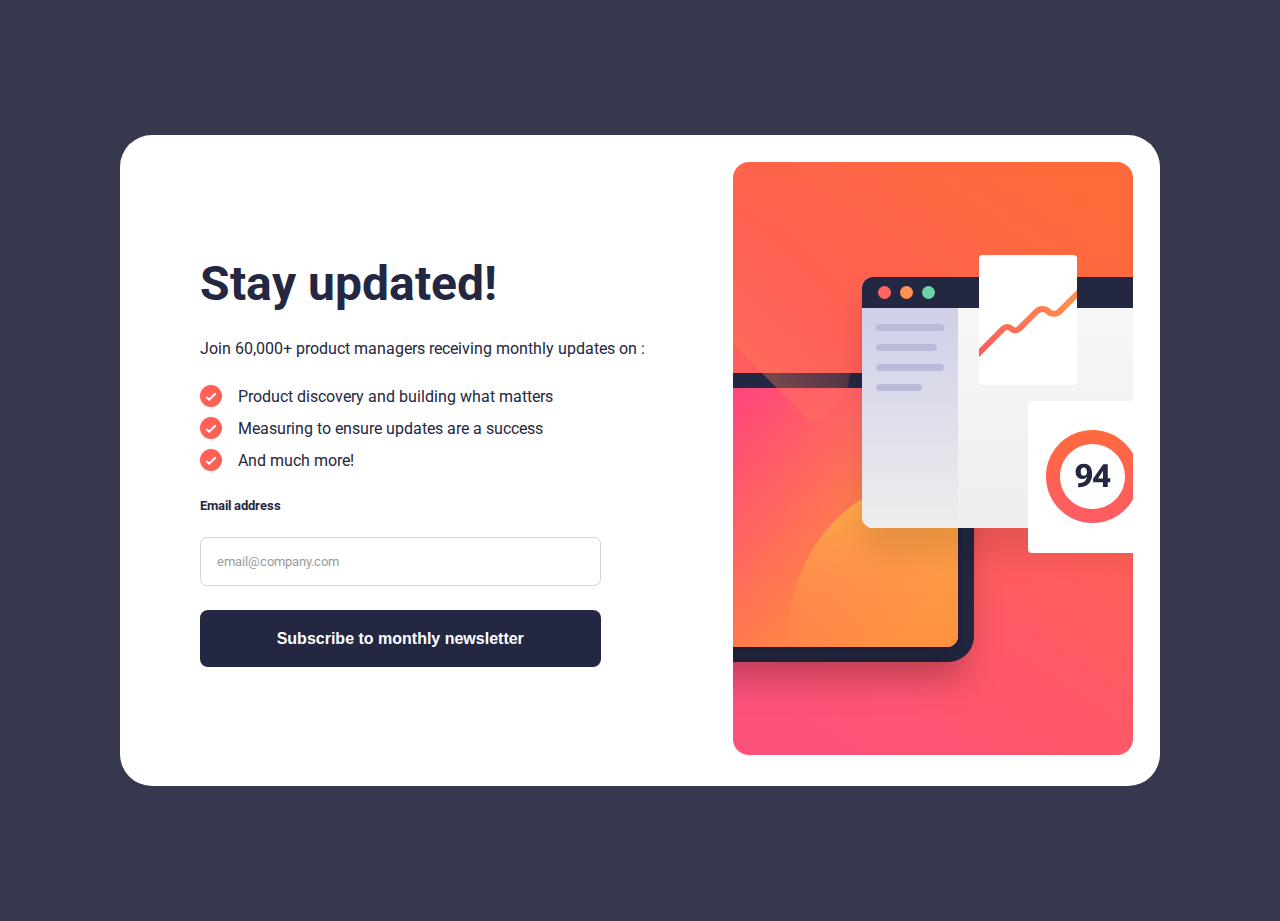
==== thank.html @ 408ba334 "ok" ====
<!DOCTYPE html>
<html lang="en">

<head>
    <meta charset="UTF-8">
    <meta name="viewport" content="width=device-width, initial-scale=1.0">
    <link rel="icon" type="image/png" sizes="32x32" href="./assets/images/favicon-32x32.png">
    <link rel="preconnect" href="https://fonts.googleapis.com">
    <link rel="preconnect" href="https://fonts.gstatic.com" crossorigin>
    <link href="https://fonts.googleapis.com/css2?family=Roboto:wght@400;700&display=swap" rel="stylesheet">
    <link rel="stylesheet" href="style.css">

    <title>newsletter-sign-up</title>

</head>

<body>

    <section class="main">
        <div class="card-img-mobile">
            <img src="assets/images/illustration-sign-up-mobile.svg" alt="">
        </div>
        <div class="container">
            <div class="card">
                <div class="card-content">
                    <div>
                        <h1>Stay updated!</h1>
                    </div>
                    <div>
                        <p>Join 60,000+ product managers receiving monthly updates on :</p>
                    </div>
                    <div class="card-icons">
                        <div class="card-icon">
                            <img src="assets/images/icon-list.svg" alt="">
                            <p>Product discovery and building what matters</p>
                        </div>
                        <div class="card-icon">
                            <img src="assets/images/icon-list.svg" alt="">
                            <p>Measuring to ensure updates are a success</p>
                        </div>
                        <div class="card-icon">
                            <img src="assets/images/icon-list.svg" alt="">
                            <p>And much more!</p>
                        </div>
                    </div>
                    <div>
                        <form action="">
                            <label class="label" for="email">Email address</label>
                            <input class="input" type="email" placeholder="email@company.com">
                            <input class="submit" type="submit" value="Subscribe to monthly newsletter">
                        </form>
                    </div>
                </div>
                <div class="card-img-desktop">
                    <img src="assets/images/illustration-sign-up-desktop.svg" alt="">
                </div>

            </div>



            <script src="main.js"></script>
        </div>
    </section>



















    <!-- Success message start -->

    <!-- Thanks for subscribing!

  A confirmation email has been sent to ash@loremcompany.com.
  Please open it and click the button inside to confirm your subscription.

  Dismiss message -->

    <!-- Success message end -->

</body>

</html>
---- style.css ----
* {
    box-sizing: border-box;
    padding: 0;
    margin: 0;
}


body {
    font-family: 'Roboto', sans-serif;
    background-color: hsl(235, 18%, 26%);
}



/* CARD */

.card {
    display: flex;
    background-color: #FFF;
    border-radius: 2em;
    justify-content: space-between;
    padding: 1.7em 1.7em 1.7em 5em;
    gap: 2.5em;
}

.card-content {
    display: flex;
    flex-direction: column;
    justify-content: center;
    gap: 1.7em;
    color: hsl(234, 29%, 20%);
}

.card h1 {
    font-size: 3em;
    color: hsl(234, 29%, 20%);
}

.card-icons {
    display: flex;
    flex-direction: column;
    gap: 0.6em;
}

.card-icon {
    display: flex;
    align-items: center;
    gap: 1em;
}

.card-icon img {
    height: 1.4em;
}


.card-img-mobile {
    display: none;
}



/* FORM */

form {
    display: flex;
    flex-direction: column;
    gap: 1.5em;
}

.label {
    font-size: 0.8em;
    font-weight: bold;
}

form input {
    width: 90%;
    margin-right: auto;
    padding: 1.2em;
    border-radius: 0.5em;
    border: 1px solid lightgray;
    cursor: pointer;
}

.input::placeholder {
    font-family: 'Roboto', sans-serif;
    color: rgb(155, 155, 155);
}

form .submit {
    cursor: pointer;
    width: 90%;
    margin-right: auto;
    padding: 1.2em;
    border: none;
    background-color: hsl(234, 29%, 20%);
    color: #FFF;
    border-radius: 0.5em;
    font-weight: bold;
    font-size: 1em;
}

form .submit:hover {
    background: linear-gradient(to right, #ff2f8d, #ff7f27);
}



/* CLASSES GENERALES */

.container {
    max-width: 65em;
    margin: 15vh auto;
}


@media(max-width:800px) {

    body {
        background-color: #FFF;
    }

    .container {
        width: 100%;
        margin: auto;
    }

    .card {
        display: flex;
        flex-direction: column-reverse;
        border-radius: 0;
        padding: 1.3em 1.3em 4em 1.3em;
    }

    .card-content {
        width: 100%;
    }

    .card-content h1 {
        font-size: 2.2em;
    }

    .card-img-desktop {
        display: none;
    }

    .card-img-mobile {
        display: block;
    }



}
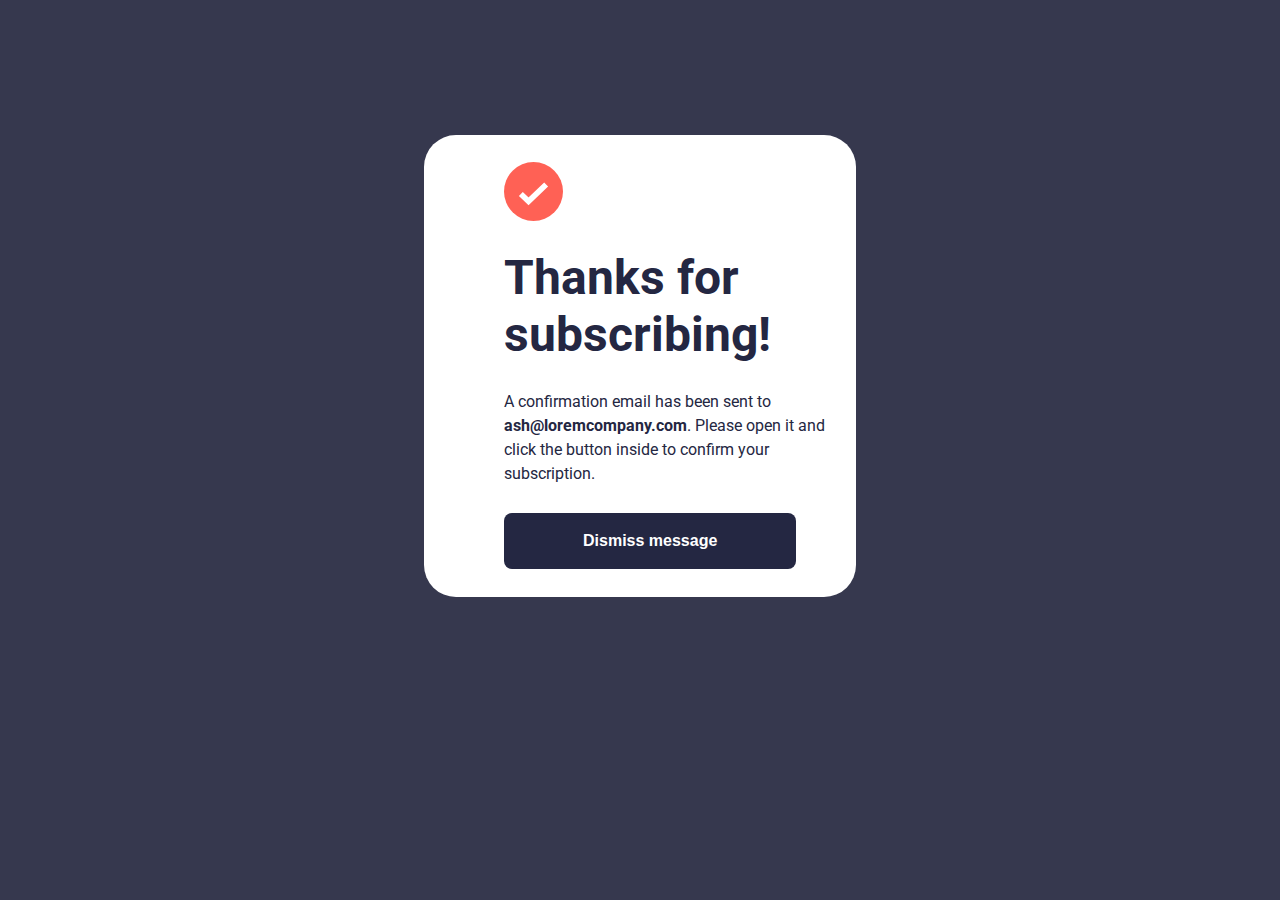
==== commit 05d9beb5: "ajout page thank & ajout début JS" ====
--- a/thank.html
+++ b/thank.html
@@ -20,40 +20,24 @@
         <div class="card-img-mobile">
             <img src="assets/images/illustration-sign-up-mobile.svg" alt="">
         </div>
-        <div class="container">
+        <div class="container-sm">
             <div class="card">
                 <div class="card-content">
-                    <div>
-                        <h1>Stay updated!</h1>
+                    <div class="card-icon">
+                        <img class="thank-icon" src="assets/images/icon-list.svg" alt="">
                     </div>
                     <div>
-                        <p>Join 60,000+ product managers receiving monthly updates on :</p>
-                    </div>
-                    <div class="card-icons">
-                        <div class="card-icon">
-                            <img src="assets/images/icon-list.svg" alt="">
-                            <p>Product discovery and building what matters</p>
-                        </div>
-                        <div class="card-icon">
-                            <img src="assets/images/icon-list.svg" alt="">
-                            <p>Measuring to ensure updates are a success</p>
-                        </div>
-                        <div class="card-icon">
-                            <img src="assets/images/icon-list.svg" alt="">
-                            <p>And much more!</p>
-                        </div>
+                        <h1>Thanks for subscribing!</h1>
                     </div>
                     <div>
-                        <form action="">
-                            <label class="label" for="email">Email address</label>
-                            <input class="input" type="email" placeholder="email@company.com">
-                            <input class="submit" type="submit" value="Subscribe to monthly newsletter">
-                        </form>
+                        <p class="thank-p"> A confirmation email has been sent to <strong>ash@loremcompany.com</strong>.
+                            Please open it and click the button inside to confirm your subscription.</p>
+                    </div>
+                    <div>
+                        <button class="dismiss-btn">Dismiss message</button>
                     </div>
                 </div>
-                <div class="card-img-desktop">
-                    <img src="assets/images/illustration-sign-up-desktop.svg" alt="">
-                </div>
+
 
             </div>
 
@@ -62,36 +46,6 @@
             <script src="main.js"></script>
         </div>
     </section>
-
-
-
-
-
-
-
-
-
-
-
-
-
-
-
-
-
-
-
-    <!-- Success message start -->
-
-    <!-- Thanks for subscribing!
-
-  A confirmation email has been sent to ash@loremcompany.com.
-  Please open it and click the button inside to confirm your subscription.
-
-  Dismiss message -->
-
-    <!-- Success message end -->
-
 </body>
 
 </html>--- a/style.css
+++ b/style.css
@@ -50,6 +50,10 @@
 
 .card-icon img {
     height: 1.4em;
+}
+
+.card-icon .thank-icon {
+    height: 3.7em;
 }
 
 
@@ -97,13 +101,58 @@
     border-radius: 0.5em;
     font-weight: bold;
     font-size: 1em;
+    transition: 0.2s;
 }
 
 form .submit:hover {
     background: linear-gradient(to right, #ff2f8d, #ff7f27);
-}
-
-
+    transition: 0.2s;
+}
+
+#email-error-message {
+    position: absolute;
+    padding-left: 280px;
+    font-size: 0.8em;
+    font-weight: bold;
+    color: red;
+}
+
+#email-success-message {
+    position: absolute;
+    padding-left: 20px;
+    font-size: 14px;
+    font-style: italic;
+    font-weight: bold;
+    color: green;
+}
+
+.error {
+    border-color: red;
+}
+
+
+/* THANKS PAGE */
+
+.thank-p {
+    line-height: 1.5em;
+}
+
+.dismiss-btn {
+    cursor: pointer;
+    width: 90%;
+    margin-right: auto;
+    padding: 1.2em;
+    border: none;
+    background-color: hsl(234, 29%, 20%);
+    color: #FFF;
+    border-radius: 0.5em;
+    font-weight: bold;
+    font-size: 1em;
+}
+
+.dismiss-btn:hover {
+    background: linear-gradient(to right, #ff2f8d, #ff7f27);
+}
 
 /* CLASSES GENERALES */
 
@@ -112,6 +161,13 @@
     margin: 15vh auto;
 }
 
+.container-sm {
+    max-width: 27em;
+    margin: 15vh auto;
+}
+
+
+/* MEDIA QUERIES */
 
 @media(max-width:800px) {
 
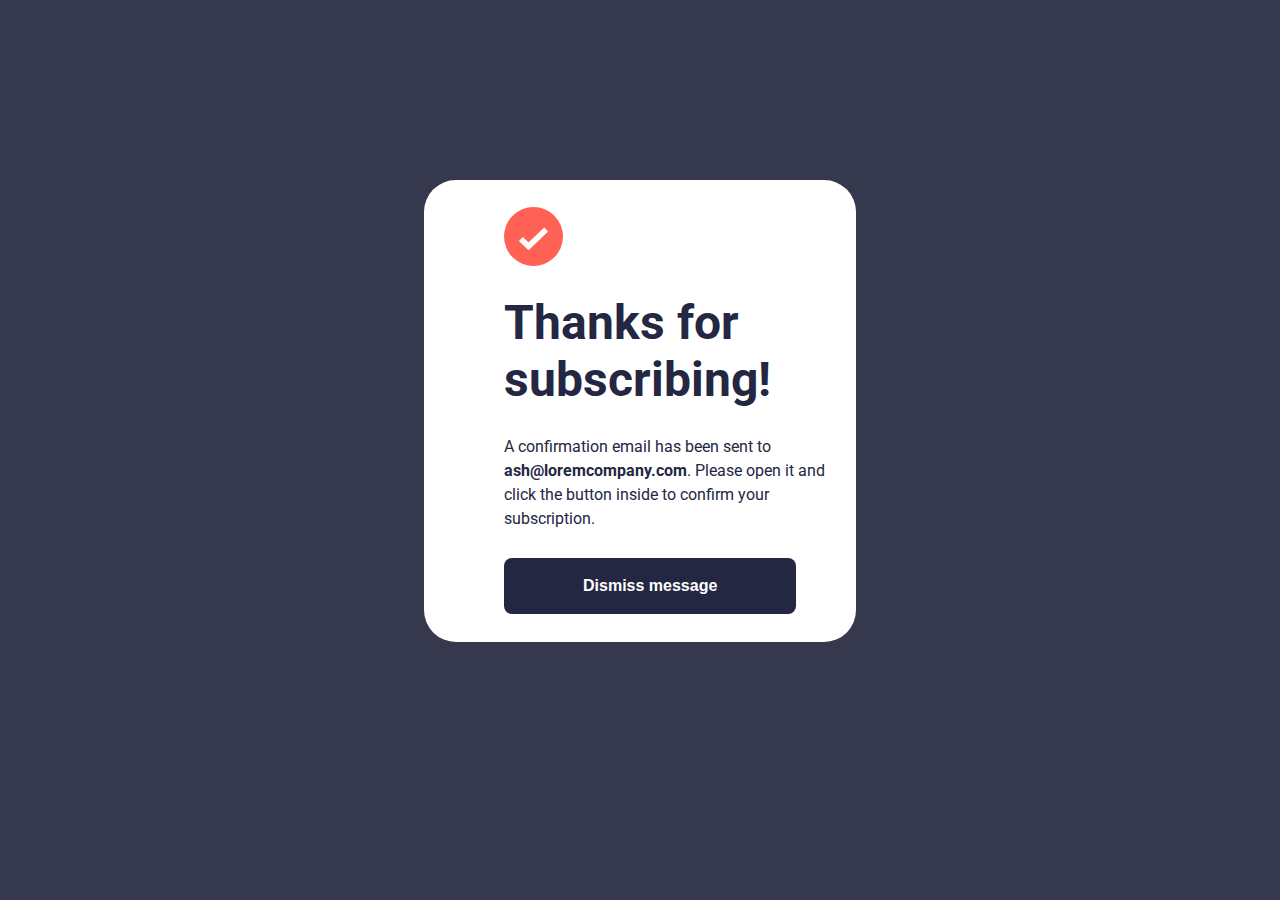
==== commit 8695b5f9: "fin exos JS manque redirection à corriger" ====
--- a/thank.html
+++ b/thank.html
@@ -1,5 +1,5 @@
 <!DOCTYPE html>
-<html lang="en">
+<html lang="fr">
 
 <head>
     <meta charset="UTF-8">
@@ -17,7 +17,7 @@
 <body>
 
     <section class="main">
-        <div class="card-img-mobile">
+        <div class="card-img-mobile-thank">
             <img src="assets/images/illustration-sign-up-mobile.svg" alt="">
         </div>
         <div class="container-sm">
@@ -37,12 +37,7 @@
                         <button class="dismiss-btn">Dismiss message</button>
                     </div>
                 </div>
-
-
             </div>
-
-
-
             <script src="main.js"></script>
         </div>
     </section>
--- a/style.css
+++ b/style.css
@@ -154,6 +154,10 @@
     background: linear-gradient(to right, #ff2f8d, #ff7f27);
 }
 
+.card-img-mobile-thank {
+    display: none;
+}
+
 /* CLASSES GENERALES */
 
 .container {
@@ -163,7 +167,7 @@
 
 .container-sm {
     max-width: 27em;
-    margin: 15vh auto;
+    margin: 20vh auto;
 }
 
 
@@ -203,6 +207,10 @@
         display: block;
     }
 
+    .card-img-mobile-thank {
+        display: none;
+    }
+
 
 
 }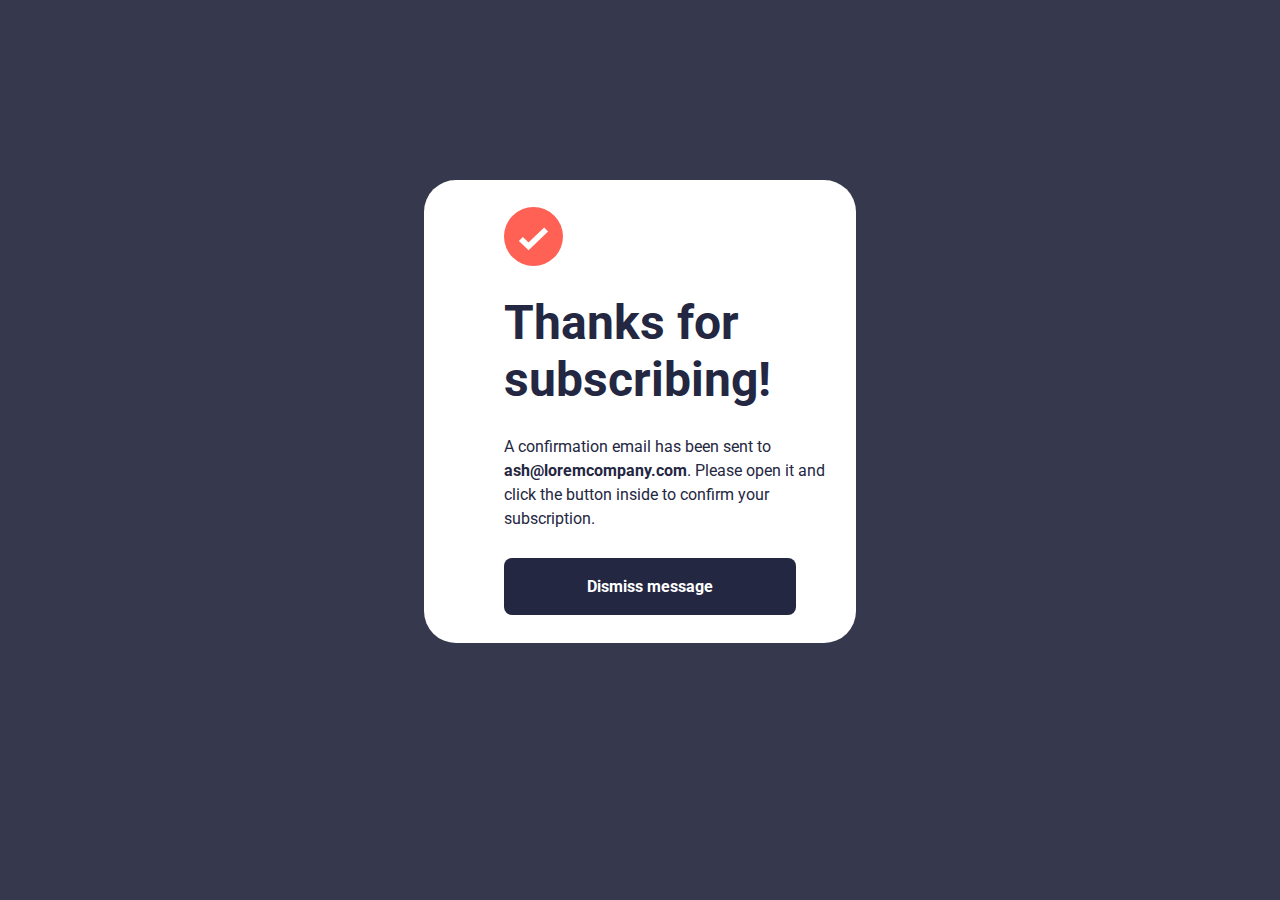
==== commit 8b4b1824: "ok" ====
--- a/thank.html
+++ b/thank.html
@@ -33,8 +33,8 @@
                         <p class="thank-p"> A confirmation email has been sent to <strong>ash@loremcompany.com</strong>.
                             Please open it and click the button inside to confirm your subscription.</p>
                     </div>
-                    <div>
-                        <button class="dismiss-btn">Dismiss message</button>
+                    <div class="dismiss-btn">
+                        <a href="./index.html">Dismiss message</a>
                     </div>
                 </div>
             </div>
--- a/style.css
+++ b/style.css
@@ -101,12 +101,10 @@
     border-radius: 0.5em;
     font-weight: bold;
     font-size: 1em;
-    transition: 0.2s;
 }
 
 form .submit:hover {
     background: linear-gradient(to right, #ff2f8d, #ff7f27);
-    transition: 0.2s;
 }
 
 #email-error-message {
@@ -137,7 +135,14 @@
     line-height: 1.5em;
 }
 
+
+.dismiss-btn:hover {
+    background: linear-gradient(to right, #ff2f8d, #ff7f27);
+}
+
 .dismiss-btn {
+    text-decoration: none;
+    color: #FFF;
     cursor: pointer;
     width: 90%;
     margin-right: auto;
@@ -150,8 +155,11 @@
     font-size: 1em;
 }
 
-.dismiss-btn:hover {
-    background: linear-gradient(to right, #ff2f8d, #ff7f27);
+.dismiss-btn a {
+    text-decoration: none;
+    color: #FFF;
+    display: flex;
+    justify-content: center;
 }
 
 .card-img-mobile-thank {
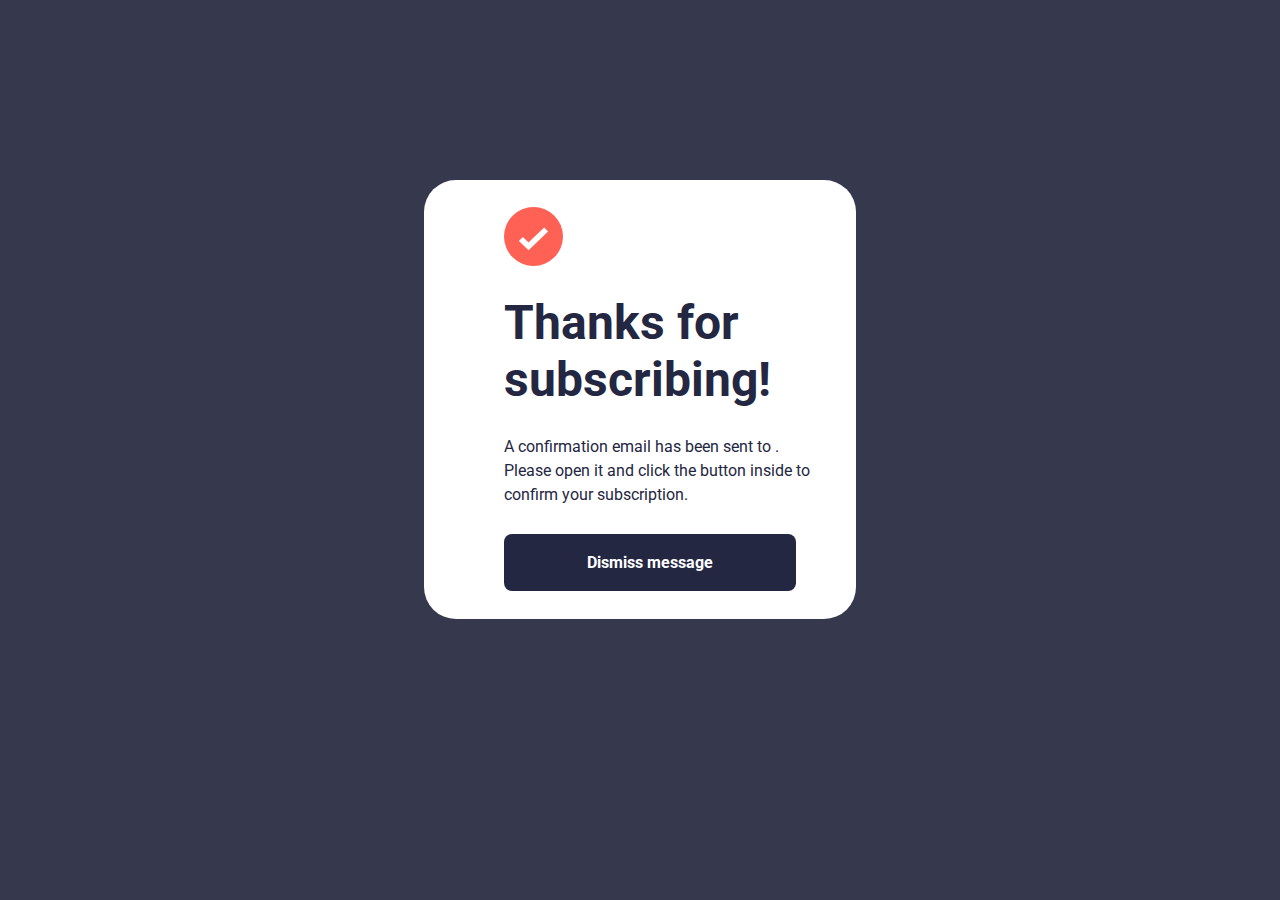
==== commit e42132cf: "ok" ====
--- a/thank.html
+++ b/thank.html
@@ -20,7 +20,7 @@
         <div class="card-img-mobile-thank">
             <img src="assets/images/illustration-sign-up-mobile.svg" alt="">
         </div>
-        <div class="container-sm">
+        <div class="container-sm ">
             <div class="card">
                 <div class="card-content">
                     <div class="card-icon">
@@ -30,7 +30,8 @@
                         <h1>Thanks for subscribing!</h1>
                     </div>
                     <div>
-                        <p class="thank-p"> A confirmation email has been sent to <strong>ash@loremcompany.com</strong>.
+                        <p class="thank-p"> A confirmation email has been sent to <strong><span
+                                    id="userEmail"></span></strong>.
                             Please open it and click the button inside to confirm your subscription.</p>
                     </div>
                     <div class="dismiss-btn">
